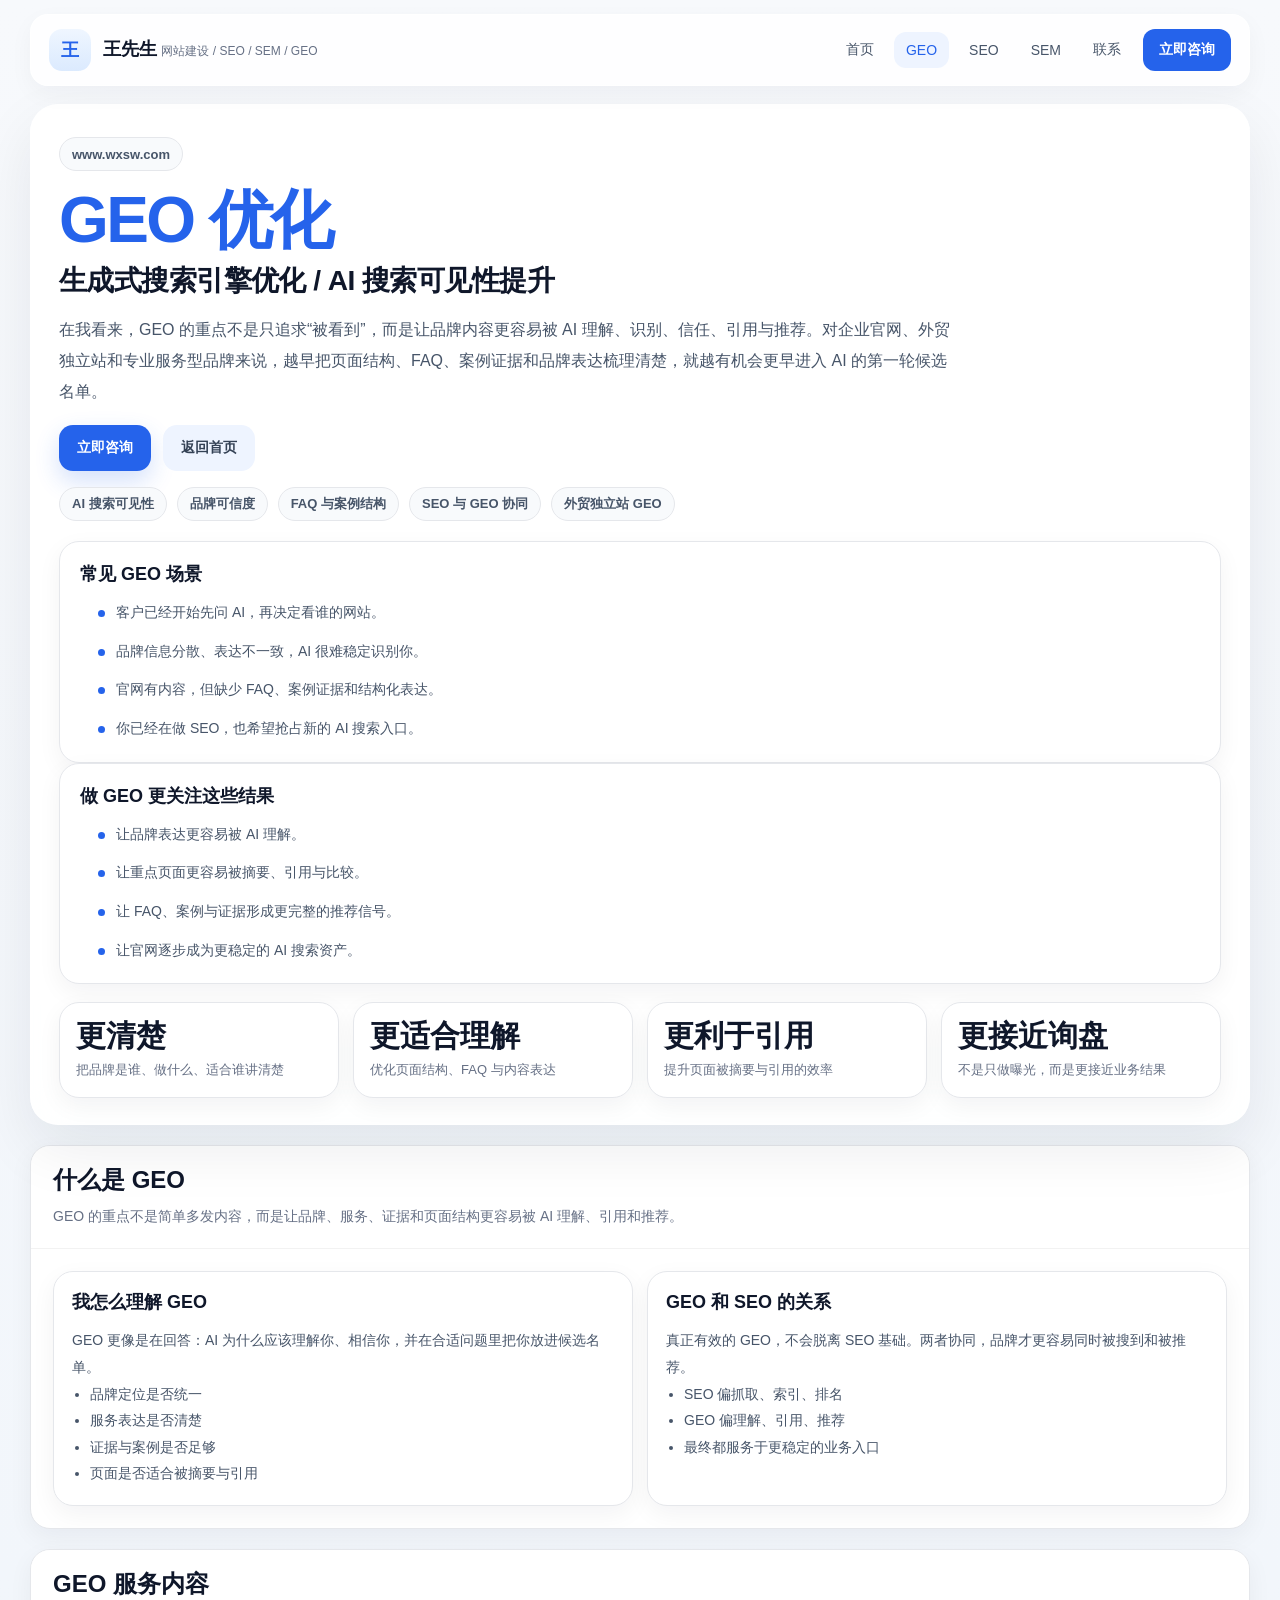
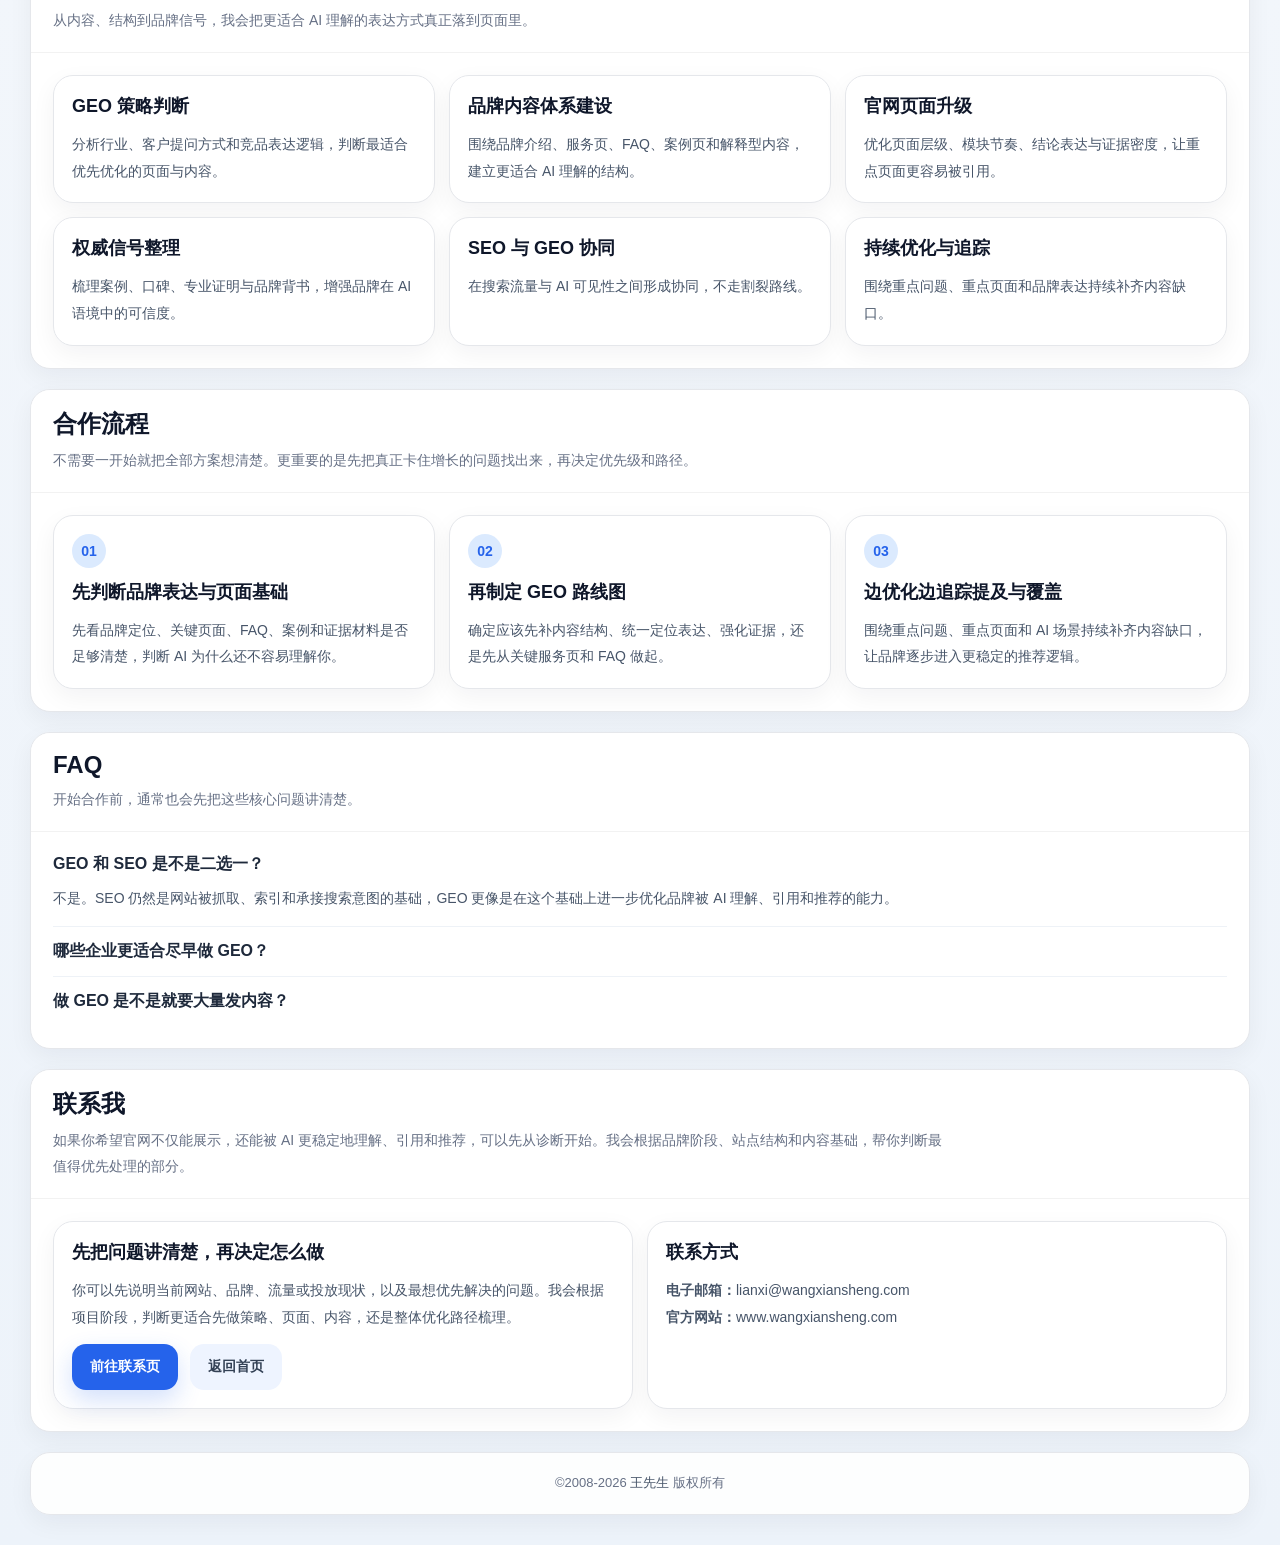
==== geo.html @ 3591139c "Add files via upload" ====
<!DOCTYPE html>
<html lang="zh-CN">
<head>
<meta charset="UTF-8" />
<meta name="viewport" content="width=device-width, initial-scale=1.0" />
<title>GEO 优化 - 王先生 | 生成式搜索引擎优化</title>
<meta name="description" content="王先生提供 GEO 优化服务，帮助企业官网、外贸独立站与专业服务型品牌提升在 AI 搜索与生成式问答场景中的可理解性、可引用性与可推荐性。" />
<meta name="keywords" content="王先生,GEO 优化,生成式搜索引擎优化 / AI 搜索可见性提升,www.wxsw.com" />
<meta name="author" content="王先生" />
<meta name="robots" content="index,follow,max-image-preview:large,max-snippet:-1,max-video-preview:-1" />
<meta name="theme-color" content="#2563eb" />
<link rel="canonical" href="https://www.wxsw.com/geo.html" />
  <link rel="stylesheet" href="/static/style.css" />

<script type="application/ld+json">{"@context":"https://schema.org","@type":"WebPage","name":"GEO 优化 - 王先生 | 生成式搜索引擎优化","url":"https://www.wxsw.com/geo.html","description":"王先生提供 GEO 优化服务，帮助企业官网、外贸独立站与专业服务型品牌提升在 AI 搜索与生成式问答场景中的可理解性、可引用性与可推荐性。"}</script>
<script type="application/ld+json">{"@context":"https://schema.org","@type":"FAQPage","mainEntity":[{"@type":"Question","name":"GEO 和 SEO 是不是二选一？","acceptedAnswer":{"@type":"Answer","text":"不是。SEO 仍然是网站被抓取、索引和承接搜索意图的基础，GEO 更像是在这个基础上进一步优化品牌被 AI 理解、引用和推荐的能力。"}},
{"@type":"Question","name":"哪些企业更适合尽早做 GEO？","acceptedAnswer":{"@type":"Answer","text":"越是解释成本高、需要专业信任、依赖品牌筛选的行业，越适合尽早布局 GEO，比如企业官网、外贸独立站、B2B 品牌和专业服务型品牌。"}},
{"@type":"Question","name":"做 GEO 是不是就要大量发内容？","acceptedAnswer":{"@type":"Answer","text":"不一定。更关键的是内容是否结构清楚、定义明确、证据充足、页面之间能否互相支持，而不是单纯追求内容数量。"}}]}</script>
</head>
<body class="page-geo site-page service-page">
<div class="page">
<header class="topbar" aria-label="顶部导航">
  <div class="topbar-inner">
    <a class="brand" href="/">
      <span class="brand-mark">王</span>
      <span class="brand-info">
        <span class="brand-title">王先生</span>
        <span class="brand-sub">网站建设 / SEO / SEM / GEO</span>
      </span>
    </a>

    <div class="nav-wrap">
      <nav class="nav" aria-label="桌面导航">
        <a href="/" class="">首页</a>
        <a href="/geo.html" class="active">GEO</a>
        <a href="/seo.html" class="">SEO</a>
        <a href="/sem.html" class="">SEM</a>
        <a href="/lianxi.html" class="">联系</a>
      </nav>

      <a class="nav-cta" href="/lianxi.html">立即咨询</a>
      <button class="menu-toggle" id="menuToggle" type="button" aria-label="打开菜单" aria-expanded="false" aria-controls="mobileNav">☰</button>
    </div>
  </div>

  <div class="mobile-nav" id="mobileNav">
    <div class="mobile-nav-inner">
      <a href="/">首页</a>
      <a href="/geo.html">GEO 页面</a>
      <a href="/seo.html">SEO 页面</a>
      <a href="/sem.html">SEM 页面</a>
      <a href="/lianxi.html">联系我</a>
      <a href="/lianxi.html">立即咨询</a>
    </div>
  </div>
</header>

<main>
<section class="hero">
  <div class="eyebrow">www.wxsw.com</div>
  <h1 class="hero-title">GEO 优化</h1>
  <h2 class="hero-services">生成式搜索引擎优化 / AI 搜索可见性提升</h2>
  <p class="lead">在我看来，GEO 的重点不是只追求“被看到”，而是让品牌内容更容易被 AI 理解、识别、信任、引用与推荐。对企业官网、外贸独立站和专业服务型品牌来说，越早把页面结构、FAQ、案例证据和品牌表达梳理清楚，就越有机会更早进入 AI 的第一轮候选名单。</p>
  <div class="hero-actions">
    <a class="btn btn-primary" href="/lianxi.html">立即咨询</a>
    <a class="btn btn-light" href="https://www.wxsw.com/">返回首页</a>
  </div>
  <div class="hero-tags"><span class="tag">AI 搜索可见性</span><span class="tag">品牌可信度</span><span class="tag">FAQ 与案例结构</span><span class="tag">SEO 与 GEO 协同</span><span class="tag">外贸独立站 GEO</span></div>
  <div class="hero-summary">
    <div class="summary-card panel">
      <h3>常见 GEO 场景</h3>
      <ul class="summary-list"><li>客户已经开始先问 AI，再决定看谁的网站。</li><li>品牌信息分散、表达不一致，AI 很难稳定识别你。</li><li>官网有内容，但缺少 FAQ、案例证据和结构化表达。</li><li>你已经在做 SEO，也希望抢占新的 AI 搜索入口。</li></ul>
    </div>
    <div class="summary-card panel">
      <h3>做 GEO 更关注这些结果</h3>
      <ul class="summary-list"><li>让品牌表达更容易被 AI 理解。</li><li>让重点页面更容易被摘要、引用与比较。</li><li>让 FAQ、案例与证据形成更完整的推荐信号。</li><li>让官网逐步成为更稳定的 AI 搜索资产。</li></ul>
    </div>
  </div>
  <div class="metrics"><div class="metric"><div class="metric-num">更清楚</div><div class="metric-text">把品牌是谁、做什么、适合谁讲清楚</div></div><div class="metric"><div class="metric-num">更适合理解</div><div class="metric-text">优化页面结构、FAQ 与内容表达</div></div><div class="metric"><div class="metric-num">更利于引用</div><div class="metric-text">提升页面被摘要与引用的效率</div></div><div class="metric"><div class="metric-num">更接近询盘</div><div class="metric-text">不是只做曝光，而是更接近业务结果</div></div></div>
</section>

<section class="section" id="what-is-geo"><div class="card"><div class="section-head"><h2>什么是 GEO</h2><p>GEO 的重点不是简单多发内容，而是让品牌、服务、证据和页面结构更容易被 AI 理解、引用和推荐。</p></div><div class="section-body"><div class="grid-2"><article class="mini-card"><h3>我怎么理解 GEO</h3><p>GEO 更像是在回答：AI 为什么应该理解你、相信你，并在合适问题里把你放进候选名单。</p><ul><li>品牌定位是否统一</li><li>服务表达是否清楚</li><li>证据与案例是否足够</li><li>页面是否适合被摘要与引用</li></ul></article><article class="mini-card"><h3>GEO 和 SEO 的关系</h3><p>真正有效的 GEO，不会脱离 SEO 基础。两者协同，品牌才更容易同时被搜到和被推荐。</p><ul><li>SEO 偏抓取、索引、排名</li><li>GEO 偏理解、引用、推荐</li><li>最终都服务于更稳定的业务入口</li></ul></article></div></div></div></section><section class="section" id="geo-services"><div class="card"><div class="section-head"><h2>GEO 服务内容</h2><p>从内容、结构到品牌信号，我会把更适合 AI 理解的表达方式真正落到页面里。</p></div><div class="section-body"><div class="grid-3"><article class="mini-card"><h3>GEO 策略判断</h3><p>分析行业、客户提问方式和竞品表达逻辑，判断最适合优先优化的页面与内容。</p></article><article class="mini-card"><h3>品牌内容体系建设</h3><p>围绕品牌介绍、服务页、FAQ、案例页和解释型内容，建立更适合 AI 理解的结构。</p></article><article class="mini-card"><h3>官网页面升级</h3><p>优化页面层级、模块节奏、结论表达与证据密度，让重点页面更容易被引用。</p></article><article class="mini-card"><h3>权威信号整理</h3><p>梳理案例、口碑、专业证明与品牌背书，增强品牌在 AI 语境中的可信度。</p></article><article class="mini-card"><h3>SEO 与 GEO 协同</h3><p>在搜索流量与 AI 可见性之间形成协同，不走割裂路线。</p></article><article class="mini-card"><h3>持续优化与追踪</h3><p>围绕重点问题、重点页面和品牌表达持续补齐内容缺口。</p></article></div></div></div></section>

<section class="section" id="process">
  <div class="card">
    <div class="section-head">
      <h2>合作流程</h2>
      <p>不需要一开始就把全部方案想清楚。更重要的是先把真正卡住增长的问题找出来，再决定优先级和路径。</p>
    </div>
    <div class="section-body">
      <div class="process-grid"><div class="mini-card"><div class="step-no">01</div><h3>先判断品牌表达与页面基础</h3><p>先看品牌定位、关键页面、FAQ、案例和证据材料是否足够清楚，判断 AI 为什么还不容易理解你。</p></div><div class="mini-card"><div class="step-no">02</div><h3>再制定 GEO 路线图</h3><p>确定应该先补内容结构、统一定位表达、强化证据，还是先从关键服务页和 FAQ 做起。</p></div><div class="mini-card"><div class="step-no">03</div><h3>边优化边追踪提及与覆盖</h3><p>围绕重点问题、重点页面和 AI 场景持续补齐内容缺口，让品牌逐步进入更稳定的推荐逻辑。</p></div></div>
    </div>
  </div>
</section>

<section class="section" id="faq">
  <div class="card">
    <div class="section-head">
      <h2>FAQ</h2>
      <p>开始合作前，通常也会先把这些核心问题讲清楚。</p>
    </div>
    <div class="section-body faq"><details open><summary>GEO 和 SEO 是不是二选一？</summary><div class="answer">不是。SEO 仍然是网站被抓取、索引和承接搜索意图的基础，GEO 更像是在这个基础上进一步优化品牌被 AI 理解、引用和推荐的能力。</div></details><details ><summary>哪些企业更适合尽早做 GEO？</summary><div class="answer">越是解释成本高、需要专业信任、依赖品牌筛选的行业，越适合尽早布局 GEO，比如企业官网、外贸独立站、B2B 品牌和专业服务型品牌。</div></details><details ><summary>做 GEO 是不是就要大量发内容？</summary><div class="answer">不一定。更关键的是内容是否结构清楚、定义明确、证据充足、页面之间能否互相支持，而不是单纯追求内容数量。</div></details></div>
  </div>
</section>

<section class="section" id="contact">
  <div class="card">
    <div class="section-head">
      <h2>联系我</h2>
      <p>如果你希望官网不仅能展示，还能被 AI 更稳定地理解、引用和推荐，可以先从诊断开始。我会根据品牌阶段、站点结构和内容基础，帮你判断最值得优先处理的部分。</p>
    </div>
    <div class="section-body">
      <div class="cta-grid">
        <div class="cta-card panel">
          <h3>先把问题讲清楚，再决定怎么做</h3>
          <p>你可以先说明当前网站、品牌、流量或投放现状，以及最想优先解决的问题。我会根据项目阶段，判断更适合先做策略、页面、内容，还是整体优化路径梳理。</p>
          <div class="cta-actions mt-14">
            <a class="btn btn-primary" href="/lianxi.html">前往联系页</a>
            <a class="btn btn-light" href="https://www.wxsw.com/">返回首页</a>
          </div>
        </div>
        <div class="cta-card panel">
          <h3>联系方式</h3>
          <p><strong>电子邮箱：</strong><a href="mailto:lianxi@wangxiansheng.com">lianxi@wangxiansheng.com</a></p>
          <p><strong>官方网站：</strong><a href="https://www.wangxiansheng.com/">www.wangxiansheng.com</a></p>
        </div>
      </div>
    </div>
  </div>
</section>
</main>

<footer class="footer">©2008-<span id="year"></span> <a href="https://www.wxsw.com/">王先生</a> 版权所有</footer>
</div>

<script>
document.getElementById("year").textContent = new Date().getFullYear();
const menuToggle = document.getElementById("menuToggle");
const mobileNav = document.getElementById("mobileNav");
menuToggle.addEventListener("click", function () {
  const expanded = menuToggle.getAttribute("aria-expanded") === "true";
  menuToggle.setAttribute("aria-expanded", String(!expanded));
  mobileNav.classList.toggle("show");
  menuToggle.textContent = expanded ? "☰" : "✕";
});
mobileNav.querySelectorAll("a").forEach(function (link) {
  link.addEventListener("click", function () {
    mobileNav.classList.remove("show");
    menuToggle.setAttribute("aria-expanded", "false");
    menuToggle.textContent = "☰";
  });
});
</script>

</body>
</html>
---- static/style.css ----
/* ===== Base ===== */
:root{
  --font-sans:-apple-system,BlinkMacSystemFont,"SF Pro Text","PingFang SC","Microsoft YaHei","Helvetica Neue",Arial,sans-serif;
  --bg1:#f7f9fc;
  --bg2:#edf3fa;
  --card:rgba(255,255,255,.92);
  --card-solid:#fff;
  --text:#1d1d1f;
  --sub:#667085;
  --muted:#94a3b8;
  --primary:#2563eb;
  --primary-hover:#1d4ed8;
  --light:#eef4ff;
  --light-hover:#e2ebff;
  --border:#e5e7eb;
  --shadow:0 24px 60px rgba(15,23,42,.08);
  --shadow-soft:0 8px 24px rgba(15,23,42,.05);
  --success:#16a34a;
  --danger:#dc2626;
  --maxw:1220px;
  --radius-xl:28px;
  --radius-lg:20px;
  --radius-md:14px;
  --glass-border:1px solid rgba(255,255,255,.62);
}

html{scroll-behavior:smooth}
html,body{min-height:100%}

*,
*::before,
*::after{box-sizing:border-box}

body,
h1,
h2,
h3,
p,
ul,
ol{margin:0}

ul,
ol{padding:0}

body{
  font-family:var(--font-sans);
  color:var(--text);
  -webkit-font-smoothing:antialiased;
  margin:0;
}

a{
  color:inherit;
  text-decoration:none;
}

img{
  display:block;
  max-width:100%;
}

button,
input,
select,
textarea{
  font:inherit;
}

.mt-14{margin-top:14px}

/* ===== Shared site pages: home / contact / geo / seo / sem ===== */
.site-page{
  min-height:100%;
  background:linear-gradient(180deg,var(--bg1) 0%,var(--bg2) 100%);
  padding:14px 10px 30px;
}

.site-page .page{
  width:min(var(--maxw),100%);
  margin:0 auto;
}

.site-page .topbar{
  position:sticky;
  top:12px;
  z-index:50;
  margin-bottom:18px;
  background:rgba(255,255,255,.82);
  backdrop-filter:blur(18px);
  -webkit-backdrop-filter:blur(18px);
  border:var(--glass-border);
  border-radius:18px;
  box-shadow:0 8px 24px rgba(15,23,42,.04);
}

.site-page .topbar-inner{
  min-height:70px;
  padding:12px 18px;
  display:flex;
  align-items:center;
  justify-content:space-between;
  gap:16px;
}

.site-page .brand{
  display:flex;
  align-items:center;
  gap:12px;
  min-width:0;
}

.site-page .brand-info{min-width:0}

.site-page .brand-mark{
  width:42px;
  height:42px;
  flex-shrink:0;
  display:inline-flex;
  align-items:center;
  justify-content:center;
  border-radius:13px;
  background:linear-gradient(180deg,#eff6ff 0%,#dbeafe 100%);
  color:var(--primary);
  font-size:18px;
  font-weight:800;
}

.site-page .brand-title{
  color:#0f172a;
  font-size:18px;
  font-weight:800;
  line-height:1.2;
}

.site-page .brand-sub{
  margin-top:2px;
  color:var(--sub);
  font-size:12px;
  line-height:1.5;
  white-space:nowrap;
}

.site-page .nav-wrap{
  display:flex;
  align-items:center;
  gap:10px;
}

.site-page .nav{
  display:flex;
  align-items:center;
  gap:8px;
  flex-wrap:wrap;
}

.site-page .nav a{
  padding:10px 12px;
  border-radius:12px;
  color:#475569;
  font-size:14px;
  transition:background-color .2s ease,color .2s ease,transform .2s ease;
}

.site-page .nav a:hover,
.site-page .nav a.active{
  background:var(--light);
  color:var(--primary);
}

.site-page .nav-cta,
.site-page .btn,
.error-page .btn{
  display:inline-flex;
  align-items:center;
  justify-content:center;
  border:none;
  transition:background-color .2s ease,color .2s ease,transform .2s ease,box-shadow .2s ease;
}

.site-page .nav-cta{
  min-height:42px;
  padding:0 16px;
  border-radius:12px;
  background:var(--primary);
  color:#fff;
  font-size:14px;
  font-weight:700;
}

.site-page .nav-cta:hover{
  background:var(--primary-hover);
  transform:translateY(-1px);
}

.site-page .menu-toggle{
  display:none;
  width:42px;
  height:42px;
  border:1px solid var(--border);
  border-radius:12px;
  background:#fff;
  color:#334155;
  cursor:pointer;
  align-items:center;
  justify-content:center;
  font-size:20px;
  line-height:1;
}

.site-page .mobile-nav{
  display:none;
  padding:0 14px 14px;
}

.site-page .mobile-nav.show{display:block}

.site-page .mobile-nav-inner{
  display:grid;
  gap:8px;
  padding-top:12px;
  border-top:1px solid rgba(0,0,0,.05);
}

.site-page .mobile-nav a{
  padding:12px 14px;
  border:1px solid var(--border);
  border-radius:12px;
  background:#fff;
  color:#475569;
  font-size:14px;
  font-weight:600;
}

.site-page .mobile-nav a:last-child{
  background:var(--primary);
  border-color:var(--primary);
  color:#fff;
}

.site-page .hero{
  margin-bottom:20px;
  padding:32px 28px 26px;
  border:var(--glass-border);
  border-radius:var(--radius-xl);
  background:var(--card);
  box-shadow:var(--shadow);
  backdrop-filter:blur(18px);
  -webkit-backdrop-filter:blur(18px);
}

.site-page .eyebrow,
.error-page .eyebrow,
.site-page .tag{
  display:inline-flex;
  align-items:center;
  min-height:34px;
  padding:0 12px;
  border:1px solid var(--border);
  border-radius:999px;
  background:#f8fafc;
  color:#475569;
  font-size:13px;
  font-weight:700;
}

.site-page .eyebrow,
.error-page .eyebrow{margin-bottom:16px}

.site-page .hero-title{
  margin-bottom:8px;
  color:var(--primary);
  font-size:clamp(2.3rem,5vw,4.4rem);
  font-weight:900;
  line-height:1.04;
  letter-spacing:-.04em;
}

.site-page .hero-services{
  margin-bottom:14px;
  color:#0f172a;
  font-size:clamp(1.1rem,2.2vw,2rem);
  font-weight:800;
  line-height:1.35;
  letter-spacing:-.02em;
}

.site-page .lead{
  max-width:900px;
  margin-bottom:18px;
  color:#475569;
  font-size:16px;
  line-height:1.95;
}

.site-page .hero-actions,
.site-page .cta-actions,
.site-page .contact-links,
.error-page .actions{
  display:flex;
  gap:12px;
  flex-wrap:wrap;
}

.site-page .hero-actions{margin-bottom:16px}

.site-page .hero-tags{display:flex;gap:10px;flex-wrap:wrap}
.home-page .hero-tags{margin-bottom:18px}
.contact-page .hero-tags{margin-top:8px}
.service-page .hero-tags{margin-bottom:20px}

.site-page .btn,
.error-page .btn{
  min-height:46px;
  padding:0 18px;
  border-radius:14px;
  cursor:pointer;
  font-size:14px;
  font-weight:700;
}

.site-page .btn-primary,
.error-page .btn-primary{
  background:var(--primary);
  color:#fff;
  box-shadow:0 10px 24px rgba(37,99,235,.2);
}

.site-page .btn-primary:hover,
.error-page .btn-primary:hover{
  background:var(--primary-hover);
  transform:translateY(-1px);
}

.site-page .btn-light,
.error-page .btn-light{
  background:var(--light);
  color:#334155;
}

.site-page .btn-light:hover,
.error-page .btn-light:hover{
  background:var(--light-hover);
  transform:translateY(-1px);
}

.site-page .section{margin-top:20px}

.site-page .card,
.site-page .panel,
.site-page .mini-card,
.site-page .metric,
.site-page .contact-main{
  background:var(--card-solid);
  border:1px solid var(--border);
  border-radius:var(--radius-lg);
  box-shadow:var(--shadow-soft);
}

.site-page .card{overflow:hidden}

.site-page .panel,
.site-page .mini-card{padding:18px}

.site-page .panel h3,
.site-page .mini-card h3{
  margin-bottom:12px;
  color:#0f172a;
  font-size:18px;
  font-weight:800;
  line-height:1.4;
}

.site-page .mini-card p,
.site-page .mini-card li,
.site-page .panel p,
.site-page .panel li{
  color:#475569;
  font-size:14px;
  line-height:1.9;
}

.site-page .mini-card ul,
.site-page .panel ul{padding-left:18px}

.site-page .section-head{
  padding:18px 22px;
  border-bottom:1px solid rgba(0,0,0,.05);
  background:rgba(255,255,255,.72);
}

.site-page .section-head h2{
  margin-bottom:8px;
  color:#0f172a;
  font-size:24px;
}

.site-page .section-head p{
  max-width:900px;
  color:var(--sub);
  font-size:14px;
  line-height:1.85;
}

.site-page .section-body{padding:22px}

.site-page .metrics,
.site-page .grid-2,
.site-page .grid-3,
.site-page .grid-4,
.site-page .process-grid,
.site-page .cta-grid,
.site-page .field-grid-2,
.site-page .contact-layout{
  display:grid;
  gap:14px;
}

.site-page .metrics{
  grid-template-columns:repeat(4,1fr);
  margin-top:18px;
}

.site-page .grid-4{grid-template-columns:repeat(4,1fr)}
.site-page .grid-3,
.site-page .process-grid{grid-template-columns:repeat(3,1fr)}
.site-page .grid-2,
.site-page .field-grid-2,
.site-page .cta-grid{grid-template-columns:1fr 1fr}

.site-page .metric{padding:16px}

.site-page .metric-num{
  color:#0f172a;
  font-size:1.85rem;
  font-weight:800;
  line-height:1.15;
}

.site-page .metric-text{
  margin-top:6px;
  color:var(--sub);
  font-size:13px;
  line-height:1.7;
}

.site-page .step-no{
  display:inline-flex;
  align-items:center;
  justify-content:center;
  width:34px;
  height:34px;
  margin-bottom:12px;
  border-radius:999px;
  background:#dbeafe;
  color:var(--primary);
  font-size:14px;
  font-weight:800;
}

.site-page .faq details{
  padding:14px 0;
  border-top:1px solid #eef2f7;
}

.site-page .faq details:first-child{
  padding-top:0;
  border-top:none;
}

.site-page .faq summary{
  cursor:pointer;
  list-style:none;
  color:#1e293b;
  font-size:16px;
  font-weight:700;
}

.site-page .faq summary::-webkit-details-marker{display:none}

.site-page .faq .answer{
  margin-top:10px;
  color:#475569;
  font-size:14px;
  line-height:1.95;
}

.site-page .footer,
.error-page .footer{
  margin-top:20px;
  padding:18px 20px;
  border:1px solid var(--border);
  border-radius:20px;
  background:rgba(255,255,255,.9);
  box-shadow:var(--shadow-soft);
  color:var(--sub);
  font-size:13px;
  line-height:1.9;
  text-align:center;
}

.site-page .footer a,
.error-page .footer a{color:#475569}

.site-page .footer a:hover,
.error-page .footer a:hover{color:var(--primary)}

@media (prefers-reduced-motion:reduce){
  html{scroll-behavior:auto}
  .site-page .nav a,
  .site-page .nav-cta,
  .site-page .btn,
  .error-page .btn{
    transition:none;
  }
}

/* ===== Home ===== */
.home-page .hero-summary{
  grid-template-columns:1.2fr .8fr;
  margin-top:18px;
}

.home-page .hero-panel{padding:18px}

.home-page .hero-panel ul{padding-left:18px}

.home-page .hero-panel h3{
  margin-bottom:10px;
  color:#0f172a;
  font-size:18px;
}

.home-page .hero-panel p,
.home-page .hero-panel li{
  color:#475569;
  font-size:14px;
  line-height:1.9;
}

.home-page .contact-layout{
  grid-template-columns:1.08fr .92fr;
  gap:22px;
  align-items:start;
}

.home-page .contact-main{padding:20px}

.home-page .contact-side{
  display:grid;
  gap:18px;
  align-content:start;
  padding:0;
  border:none;
  background:transparent;
  box-shadow:none;
}

.home-page .contact-main h3,
.home-page .contact-side h3{
  margin-bottom:10px;
  color:#0f172a;
  font-size:20px;
}

.home-page .contact-main > p{color:#475569;font-size:14px;line-height:1.9}

.home-page .contact-side .mini-card{padding:20px}

.home-page .contact-side .mini-card h3{margin-bottom:12px}
.home-page .contact-side .mini-card ul{margin-top:10px}
.home-page .contact-side .mt-14{margin-top:0}

.home-page .contact-form{
  display:grid;
  gap:12px;
  margin-top:16px;
}

.home-page .field{
  display:flex;
  flex-direction:column;
  gap:8px;
}

.home-page .field label{
  color:#334155;
  font-size:13px;
  font-weight:700;
}

.home-page .input,
.home-page .select,
.home-page .textarea,
.contact-page .input,
.contact-page .select,
.contact-page .textarea{
  width:100%;
  padding:13px 14px;
  border:1px solid var(--border);
  border-radius:14px;
  background:#fff;
  color:var(--text);
  font-size:14px;
  outline:none;
  transition:border-color .2s ease,box-shadow .2s ease;
}

.home-page .input:focus,
.home-page .select:focus,
.home-page .textarea:focus,
.contact-page .input:focus,
.contact-page .select:focus,
.contact-page .textarea:focus{
  border-color:#93c5fd;
  box-shadow:0 0 0 4px rgba(37,99,235,.08);
}

.home-page .textarea,
.contact-page .textarea{
  min-height:140px;
  resize:vertical;
  line-height:1.8;
}

.home-page .form-note,
.contact-page .form-note{
  color:var(--muted);
  font-size:12px;
  line-height:1.8;
}

.home-page .ip-status,
.contact-page .ip-status{
  margin-top:4px;
  color:var(--sub);
  font-size:12px;
  line-height:1.8;
}

.home-page .result,
.contact-page .result{
  display:none;
  padding:14px;
  border:1px solid transparent;
  border-radius:14px;
  background:#f8fafc;
  font-size:13px;
  line-height:1.8;
  white-space:pre-wrap;
  word-break:break-word;
}

.home-page .result.ok,
.contact-page .result.ok{
  background:#ecfdf5;
  border-color:#bbf7d0;
  color:#166534;
}

.home-page .result.err,
.contact-page .result.err{
  background:#fef2f2;
  border-color:#fecaca;
  color:#991b1b;
}

.home-page .contact-meta,
.contact-page .contact-meta{
  display:grid;
  gap:10px;
  margin-top:6px;
}

.home-page .contact-meta-item,
.contact-page .contact-meta-item{
  color:#475569;
  font-size:14px;
  line-height:1.85;
  word-break:break-all;
}

.home-page .more{
  display:inline-flex;
  margin-top:14px;
  color:var(--primary);
  font-size:13px;
  font-weight:700;
}

/* ===== Contact ===== */
.contact-page .contact-layout{
  grid-template-columns:1.08fr .92fr;
  gap:22px;
  align-items:start;
}

.contact-page .contact-main{
  padding:20px;
}

.contact-page .contact-side{
  display:grid;
  gap:18px;
  align-content:start;
  padding:0;
  border:none;
  background:transparent;
  box-shadow:none;
}

.contact-page .contact-main h3,
.contact-page .contact-side h3,
.contact-page .mini-card h3{
  margin-bottom:10px;
  color:#0f172a;
  font-size:20px;
}

.contact-page .contact-main p,
.contact-page .contact-side p,
.contact-page .mini-card p,
.contact-page .mini-card li{
  color:#475569;
  font-size:14px;
  line-height:1.9;
}

.contact-page .mini-card{padding:18px}
.contact-page .contact-side .mini-card{padding:20px}
.contact-page .mini-card ul{padding-left:18px;margin-top:8px}
.contact-page .contact-side .mini-card h3{margin-bottom:12px}
.contact-page .contact-side .mini-card ul{margin-top:10px}
.contact-page .contact-side .mt-14{margin-top:0}

.contact-page .contact-form{
  display:grid;
  gap:12px;
  margin-top:16px;
}

.contact-page .field{
  display:flex;
  flex-direction:column;
  gap:8px;
}

.contact-page .field label{
  color:#334155;
  font-size:13px;
  font-weight:700;
}

/* ===== Service pages: geo / seo / sem ===== */
.service-page .hero-summary{
  grid-template-columns:repeat(2,minmax(0,1fr));
  gap:16px;
  margin-top:20px;
  align-items:stretch;
}

.service-page .summary-card{padding:20px;height:100%}

.service-page .summary-list{
  display:grid;
  gap:12px;
  list-style:none;
}

.service-page .summary-list li{
  position:relative;
  padding-left:18px;
  color:#475569;
  font-size:14px;
  line-height:1.9;
}

.service-page .summary-list li::before{
  content:"";
  position:absolute;
  top:11px;
  left:0;
  width:7px;
  height:7px;
  border-radius:999px;
  background:var(--primary);
}

/* ===== 404 ===== */
.error-page{
  height:100%;
  display:flex;
  align-items:center;
  justify-content:center;
  padding:20px;
  background:linear-gradient(180deg,var(--bg1) 0%,var(--bg2) 100%);
}

.error-page .wrap{
  width:100%;
  max-width:760px;
}

.error-page .card{
  padding:40px 32px;
  border:var(--glass-border);
  border-radius:28px;
  background:var(--card);
  box-shadow:var(--shadow);
  text-align:center;
}

.error-page .code{
  margin-bottom:12px;
  color:var(--primary);
  font-size:clamp(3rem,8vw,5rem);
  font-weight:900;
  line-height:1;
  letter-spacing:-.05em;
}

.error-page h1{
  margin-bottom:14px;
  color:#0f172a;
  font-size:clamp(1.5rem,3vw,2.3rem);
  font-weight:800;
  line-height:1.3;
}

.error-page .desc{
  max-width:560px;
  margin:0 auto 20px;
  color:#475569;
  font-size:16px;
  line-height:1.9;
}

.error-page .countdown{
  display:inline-block;
  margin-bottom:22px;
  padding:12px 16px;
  border:1px solid var(--border);
  border-radius:14px;
  background:#fff;
  box-shadow:var(--shadow-soft);
  color:#334155;
  font-size:14px;
  line-height:1.8;
}

.error-page .countdown strong{
  color:var(--primary);
  font-weight:800;
}

/* ===== Responsive ===== */
@media (max-width:1100px){
  .service-page .metrics,
  .service-page .grid-4,
  .service-page .grid-3,
  .service-page .grid-2,
  .service-page .process-grid,
  .service-page .cta-grid,
  .home-page .hero-summary,
  .home-page .metrics,
  .home-page .grid-4,
  .home-page .grid-3,
  .home-page .process-grid,
  .home-page .contact-layout{
    grid-template-columns:1fr 1fr;
  }
}

@media (max-width:900px){
  .site-page .nav,
  .site-page .nav-cta{
    display:none;
  }

  .site-page .menu-toggle{display:inline-flex}

  .site-page .brand-sub{white-space:normal}
}

@media (max-width:860px){
  .site-page .topbar-inner,
  .site-page .hero,
  .site-page .section-head,
  .site-page .section-body,
  .site-page .footer{
    padding-left:16px;
    padding-right:16px;
  }

  .site-page .hero{
    padding-top:24px;
    padding-bottom:22px;
  }

  .site-page .hero-title{
    margin-bottom:6px;
    font-size:clamp(2rem,9vw,3rem);
  }

  .site-page .hero-services{
    margin-bottom:12px;
    font-size:clamp(1rem,4.8vw,1.35rem);
  }

  .site-page .lead,
  .error-page .desc{
    font-size:15px;
    line-height:1.9;
  }

  .site-page .hero-actions,
  .site-page .cta-actions,
  .site-page .contact-links,
  .error-page .actions{
    width:100%;
  }

  .site-page .hero-summary,
  .site-page .metrics,
  .site-page .grid-4,
  .site-page .grid-3,
  .site-page .grid-2,
  .site-page .process-grid,
  .site-page .cta-grid,
  .site-page .contact-layout,
  .site-page .field-grid-2{
    grid-template-columns:1fr;
  }

  .site-page .btn,
  .error-page .btn{
    width:100%;
  }

  .home-page .contact-side,
  .contact-page .contact-side{gap:14px}

  .service-page .summary-card{padding:18px}
  .service-page .summary-list{gap:10px}
  .service-page .summary-list li{line-height:1.85}

  .error-page .card{
    padding:32px 20px;
    border-radius:24px;
  }

  .error-page .actions{flex-direction:column}
}
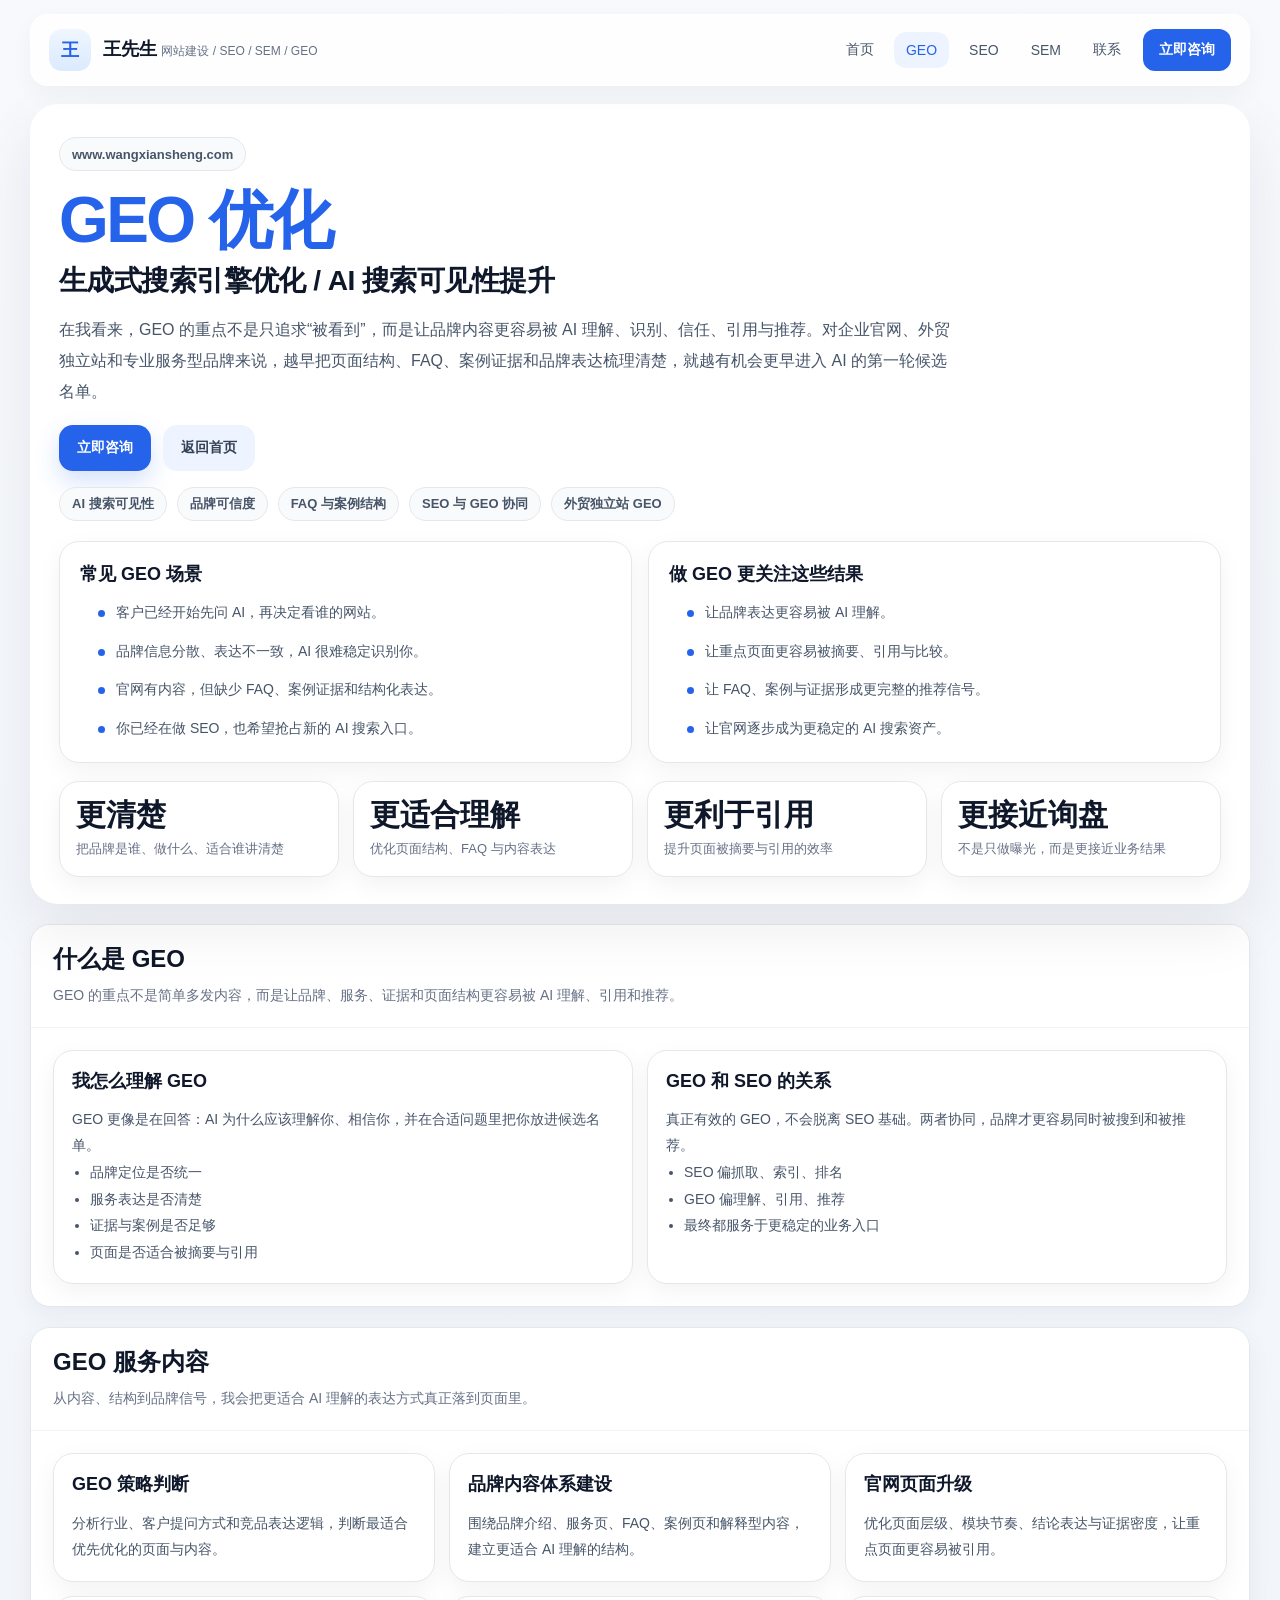
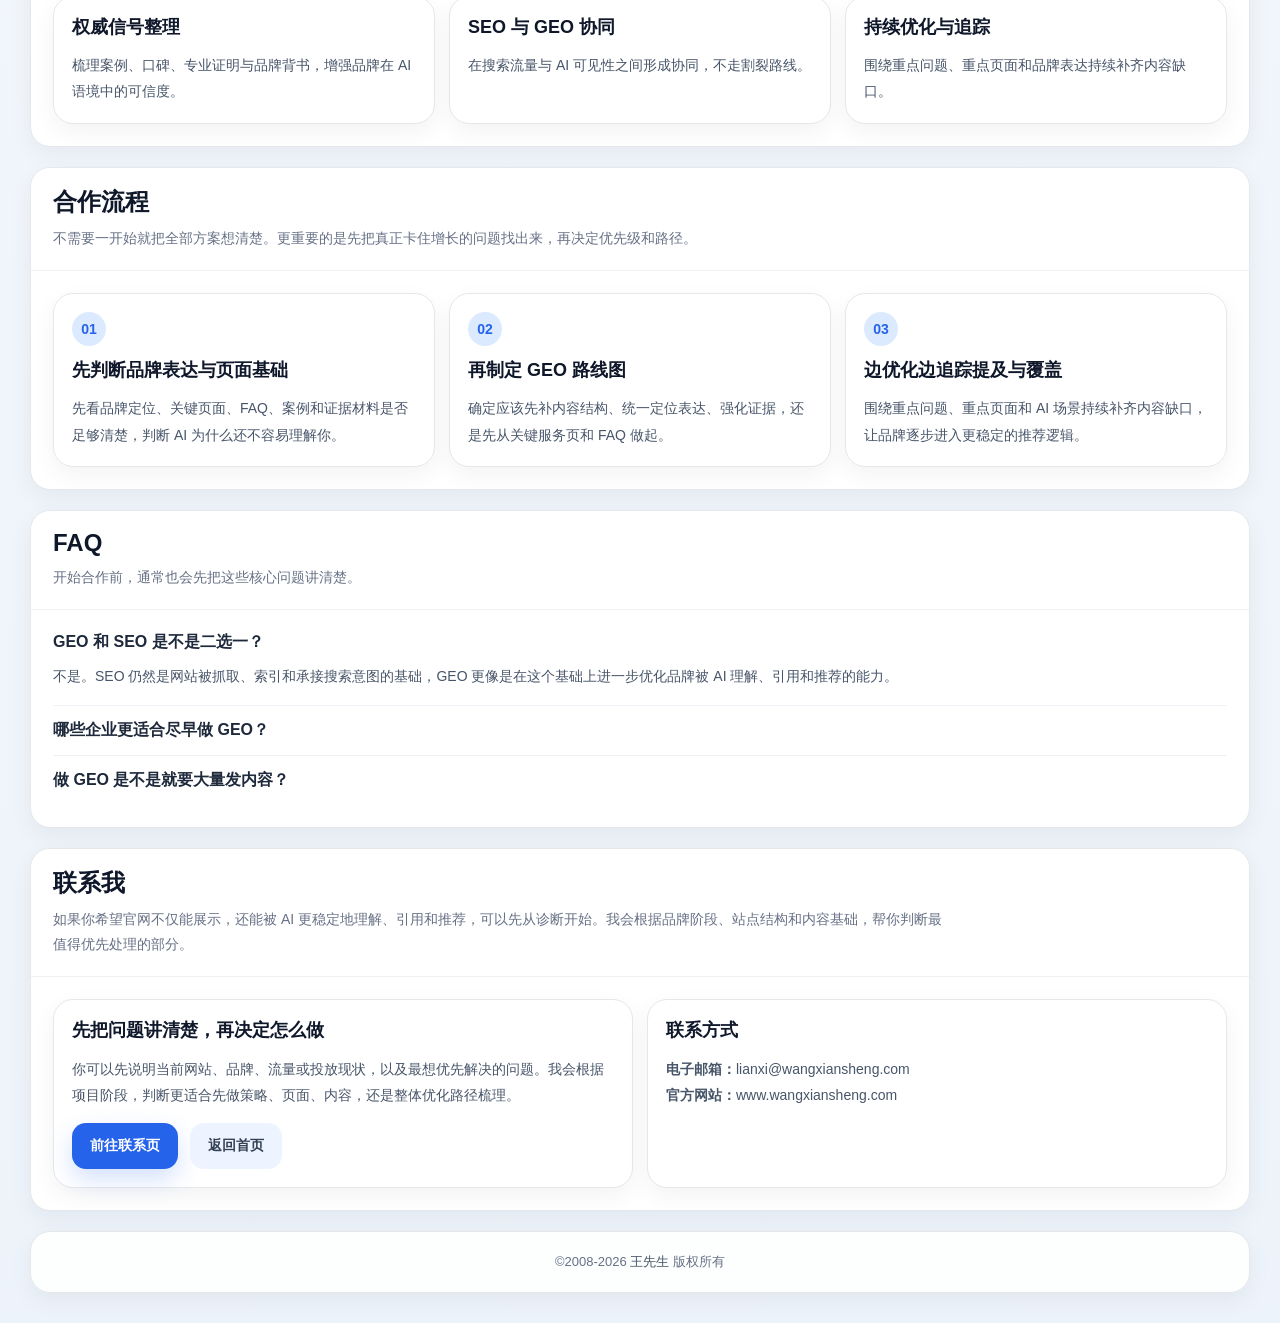
==== commit 5d3addb0: "Update geo.html" ====
--- a/geo.html
+++ b/geo.html
@@ -57,7 +57,7 @@
 
 <main>
 <section class="hero">
-  <div class="eyebrow">www.wxsw.com</div>
+  <div class="eyebrow">www.wangxiansheng.com</div>
   <h1 class="hero-title">GEO 优化</h1>
   <h2 class="hero-services">生成式搜索引擎优化 / AI 搜索可见性提升</h2>
   <p class="lead">在我看来，GEO 的重点不是只追求“被看到”，而是让品牌内容更容易被 AI 理解、识别、信任、引用与推荐。对企业官网、外贸独立站和专业服务型品牌来说，越早把页面结构、FAQ、案例证据和品牌表达梳理清楚，就越有机会更早进入 AI 的第一轮候选名单。</p>
--- a/static/style.css
+++ b/static/style.css
@@ -68,6 +68,30 @@
 
 .mt-14{margin-top:14px}
 
+/* 修复 hero-summary 双栏布局 */
+.site-page .hero-summary{
+  display:grid;
+}
+
+.home-page .hero-summary{
+  grid-template-columns:1.2fr .8fr;
+  gap:14px;
+  margin-top:18px;
+}
+
+.service-page .hero-summary{
+  grid-template-columns:repeat(2,minmax(0,1fr));
+  gap:16px;
+  margin-top:20px;
+  align-items:stretch;
+}
+
+/* 恢复联系按钮区留白 */
+.home-page .contact-links,
+.contact-page .contact-links{
+  margin-top:12px;
+}
+
 /* ===== Shared site pages: home / contact / geo / seo / sem ===== */
 .site-page{
   min-height:100%;
